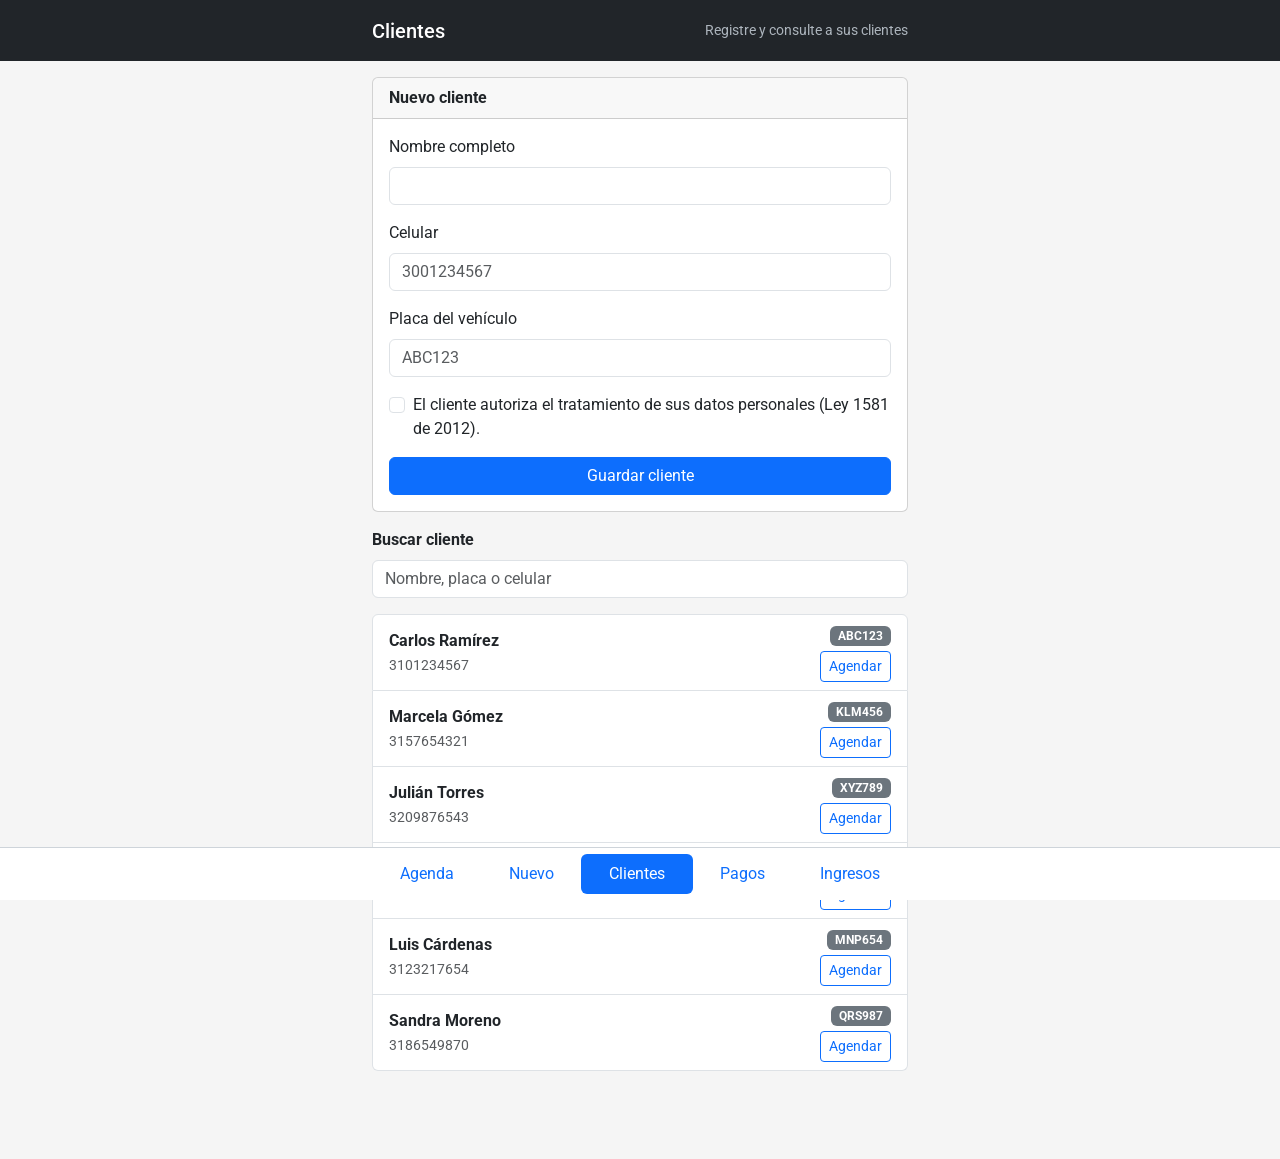
==== clientes.html @ a7d56d9a "Prototipo funcional Turnos Saavedra (Bootstrap 5.3.3) Prototipo de gestion de turnos, clientes y pag" ====
<!DOCTYPE html>
<html lang="es">
<head>
  <meta charset="utf-8">
  <meta name="viewport" content="width=device-width, initial-scale=1">
  <title>Clientes · Turnos Saavedra</title>
  <link rel="preconnect" href="https://fonts.googleapis.com">
  <link href="https://fonts.googleapis.com/css2?family=Roboto:wght@400;500;700&display=swap" rel="stylesheet">
  <link href="https://cdn.jsdelivr.net/npm/bootstrap@5.3.3/dist/css/bootstrap.min.css" rel="stylesheet">
  <link rel="stylesheet" href="css/style.css">
</head>
<body>
  <header class="navbar navbar-dark bg-dark sticky-top" id="header"></header>
  <main id="app"></main>
  <nav id="nav" aria-label="Navegación principal"></nav>
  <div class="toast-container position-fixed bottom-0 start-50 translate-middle-x mb-5 pb-4">
    <div id="toast" class="toast" role="status" aria-live="polite"></div>
  </div>

  <script src="js/app.js"></script>
  <script>
    // Pantalla 3: Clientes
    UI.pantalla('clientes', 'Clientes', 'Registre y consulte a sus clientes');

    let busqueda = '';

    function dibujar() {
      const q = busqueda.trim().toLowerCase();
      const lista = Store.clientes().filter(c =>
        !q || c.nombre.toLowerCase().includes(q) || c.placa.toLowerCase().includes(q) || c.telefono.includes(q));

      let html =
        '<div class="card mb-3"><div class="card-header fw-bold">Nuevo cliente</div><div class="card-body">' +
          '<div class="mb-3"><label for="nombre" class="form-label">Nombre completo</label><input type="text" id="nombre" class="form-control" autocomplete="off"></div>' +
          '<div class="mb-3"><label for="telefono" class="form-label">Celular</label><input type="tel" id="telefono" class="form-control" inputmode="numeric" maxlength="10" placeholder="3001234567"></div>' +
          '<div class="mb-3"><label for="placa" class="form-label">Placa del vehículo</label><input type="text" id="placa" class="form-control" maxlength="6" placeholder="ABC123" autocapitalize="characters"></div>' +
          '<div class="form-check mb-3"><input class="form-check-input" type="checkbox" id="autoriza"><label class="form-check-label" for="autoriza">El cliente autoriza el tratamiento de sus datos personales (Ley 1581 de 2012).</label></div>' +
          '<div id="error" class="text-danger fw-bold mb-2" role="alert"></div>' +
          '<button class="btn btn-primary w-100" id="guardar">Guardar cliente</button>' +
        '</div></div>' +
        '<div class="mb-3"><label for="buscar" class="form-label fw-bold">Buscar cliente</label><input type="search" id="buscar" class="form-control" placeholder="Nombre, placa o celular" value="' + UI.esc(busqueda) + '"></div>';

      if (!lista.length) html += '<div class="alert alert-secondary text-center">No se encontraron clientes.</div>';
      html += '<ul class="list-group">';
      lista.forEach(c => {
        html +=
          '<li class="list-group-item d-flex justify-content-between align-items-center">' +
            '<div><div class="fw-bold">' + UI.esc(c.nombre) + '</div><small class="text-muted">' + UI.esc(c.telefono) + '</small></div>' +
            '<div class="text-end"><span class="badge text-bg-secondary">' + UI.esc(c.placa) + '</span><br>' +
            '<a class="btn btn-sm btn-outline-primary mt-1" href="nuevo.html?cliente=' + c.id + '">Agendar</a></div>' +
          '</li>';
      });
      html += '</ul>';
      document.getElementById('app').innerHTML = html;
    }

    document.addEventListener('input', e => {
      if (e.target.id === 'buscar') {
        busqueda = e.target.value;
        const pos = e.target.selectionStart;
        dibujar();
        const campo = document.getElementById('buscar');
        campo.focus(); campo.setSelectionRange(pos, pos);
      }
    });

    document.addEventListener('click', e => {
      if (e.target.id !== 'guardar') return;
      const r = Store.agregarCliente({
        nombre: document.getElementById('nombre').value,
        telefono: document.getElementById('telefono').value,
        placa: document.getElementById('placa').value,
        autoriza: document.getElementById('autoriza').checked,
      });
      if (!r.ok) {
        document.getElementById('error').textContent = r.error;
        UI.aviso(r.error, 'error');
        return;
      }
      busqueda = '';
      dibujar();
      UI.aviso('Cliente guardado: ' + r.cliente.nombre);
    });

    dibujar();
  </script>
</body>
</html>
---- css/style.css ----
/* Turnos Saavedra · ajustes sobre Bootstrap 5.3
   Bootstrap aporta casi todo el aspecto; aquí solo va lo que no trae. */

body {
  font-family: "Roboto", "Helvetica Neue", Arial, sans-serif;
  background-color: #f5f5f5;
  padding-bottom: 72px; /* espacio para el menú fijo de abajo */
}

/* Barra superior */
#header { background-color: #212529; color: #fff; padding: 12px 0; position: sticky; top: 0; z-index: 1020; }
#header .navbar-text { color: #adb5bd; }

/* Menú fijo inferior */
#nav {
  position: fixed; left: 0; right: 0; bottom: 0;
  background: #fff; border-top: 1px solid #ced4da;
  padding: 6px 0; z-index: 1030;
}

/* Contenedor principal con ancho de celular */
#app { max-width: 560px; margin: 0 auto; padding: 16px 12px; }

/* Aviso emergente encima del menú */
.toast-container { z-index: 1080; }

/* Franjas de hora: la ocupada se ve tachada */
.franja:disabled { text-decoration: line-through; }

/* Gráfico de barras hecho con divs */
.barras { display: flex; align-items: flex-end; gap: 3px; height: 150px; }
.barra { flex: 1; display: flex; flex-direction: column; justify-content: flex-end; height: 100%; min-width: 0; }
.barra .columna { width: 100%; background: #0d6efd; min-height: 2px; }
.barra.hoy .columna { background: #fd7e14; }
.etiquetas { display: flex; gap: 3px; margin-top: 4px; }
.etiquetas span { flex: 1; font-size: 10px; color: #6c757d; text-align: center; min-width: 0; white-space: nowrap; overflow: visible; }
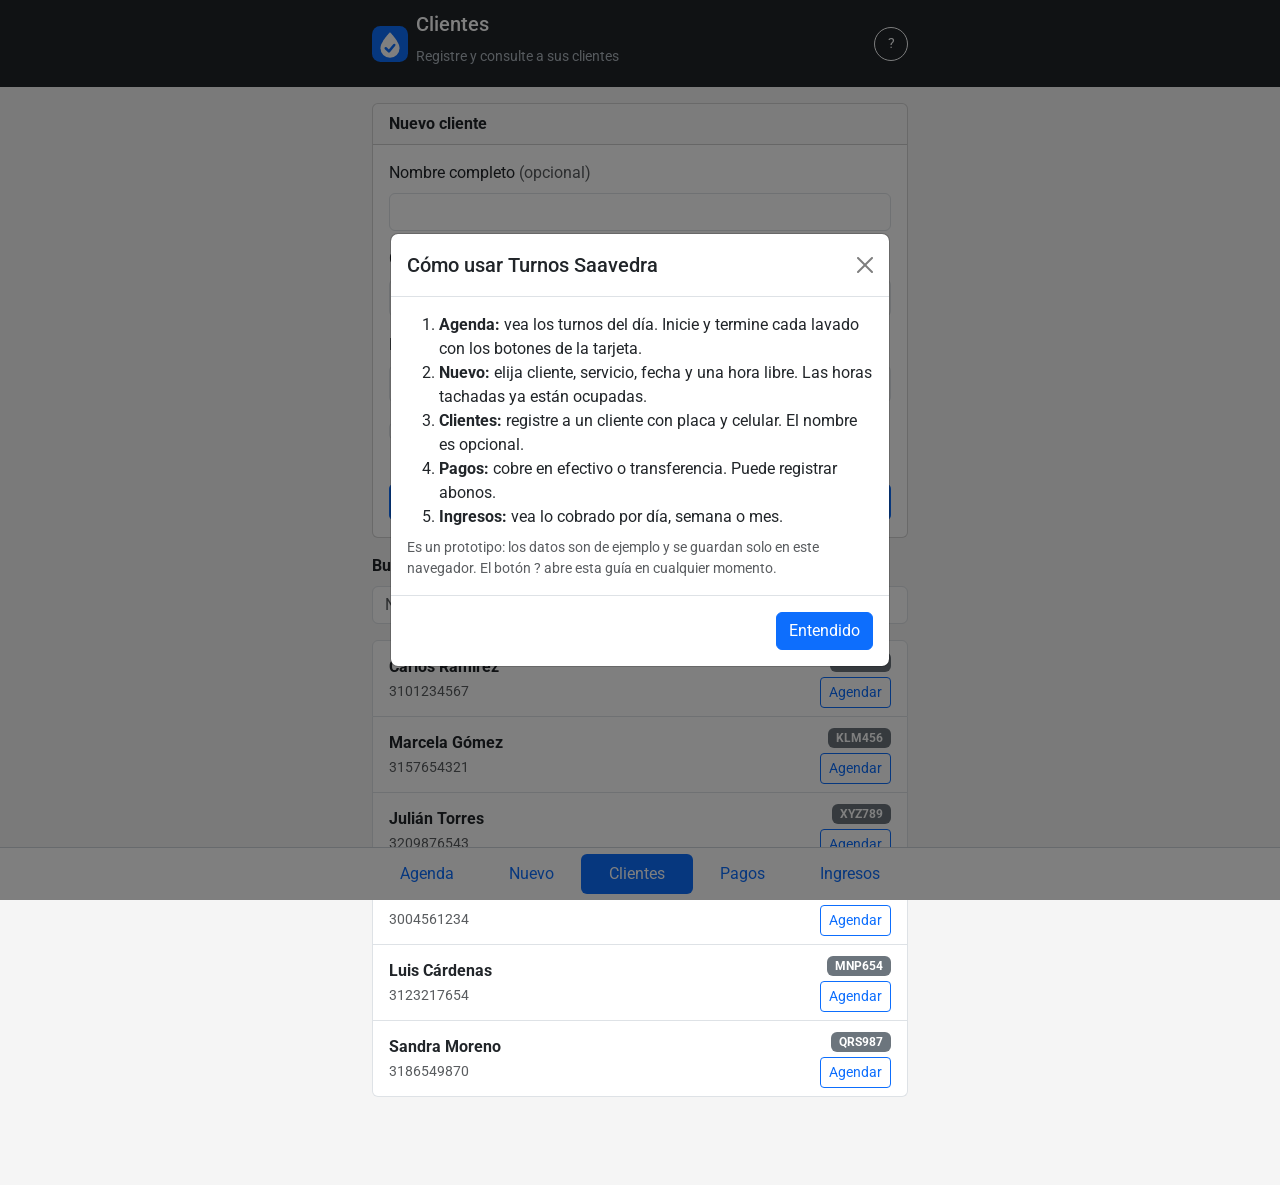
==== commit 59c60299: "v1.1: ventanas de confirmacion y guia de uso, logo, nombre de cliente opcional - Reemplaza los confi" ====
--- a/clientes.html
+++ b/clientes.html
@@ -17,6 +17,7 @@
     <div id="toast" class="toast" role="status" aria-live="polite"></div>
   </div>
 
+  <script src="https://cdn.jsdelivr.net/npm/bootstrap@5.3.3/dist/js/bootstrap.bundle.min.js"></script>
   <script src="js/app.js"></script>
   <script>
     // Pantalla 3: Clientes
@@ -31,7 +32,7 @@
 
       let html =
         '<div class="card mb-3"><div class="card-header fw-bold">Nuevo cliente</div><div class="card-body">' +
-          '<div class="mb-3"><label for="nombre" class="form-label">Nombre completo</label><input type="text" id="nombre" class="form-control" autocomplete="off"></div>' +
+          '<div class="mb-3"><label for="nombre" class="form-label">Nombre completo <span class="text-muted fw-normal">(opcional)</span></label><input type="text" id="nombre" class="form-control" autocomplete="off"></div>' +
           '<div class="mb-3"><label for="telefono" class="form-label">Celular</label><input type="tel" id="telefono" class="form-control" inputmode="numeric" maxlength="10" placeholder="3001234567"></div>' +
           '<div class="mb-3"><label for="placa" class="form-label">Placa del vehículo</label><input type="text" id="placa" class="form-control" maxlength="6" placeholder="ABC123" autocapitalize="characters"></div>' +
           '<div class="form-check mb-3"><input class="form-check-input" type="checkbox" id="autoriza"><label class="form-check-label" for="autoriza">El cliente autoriza el tratamiento de sus datos personales (Ley 1581 de 2012).</label></div>' +
